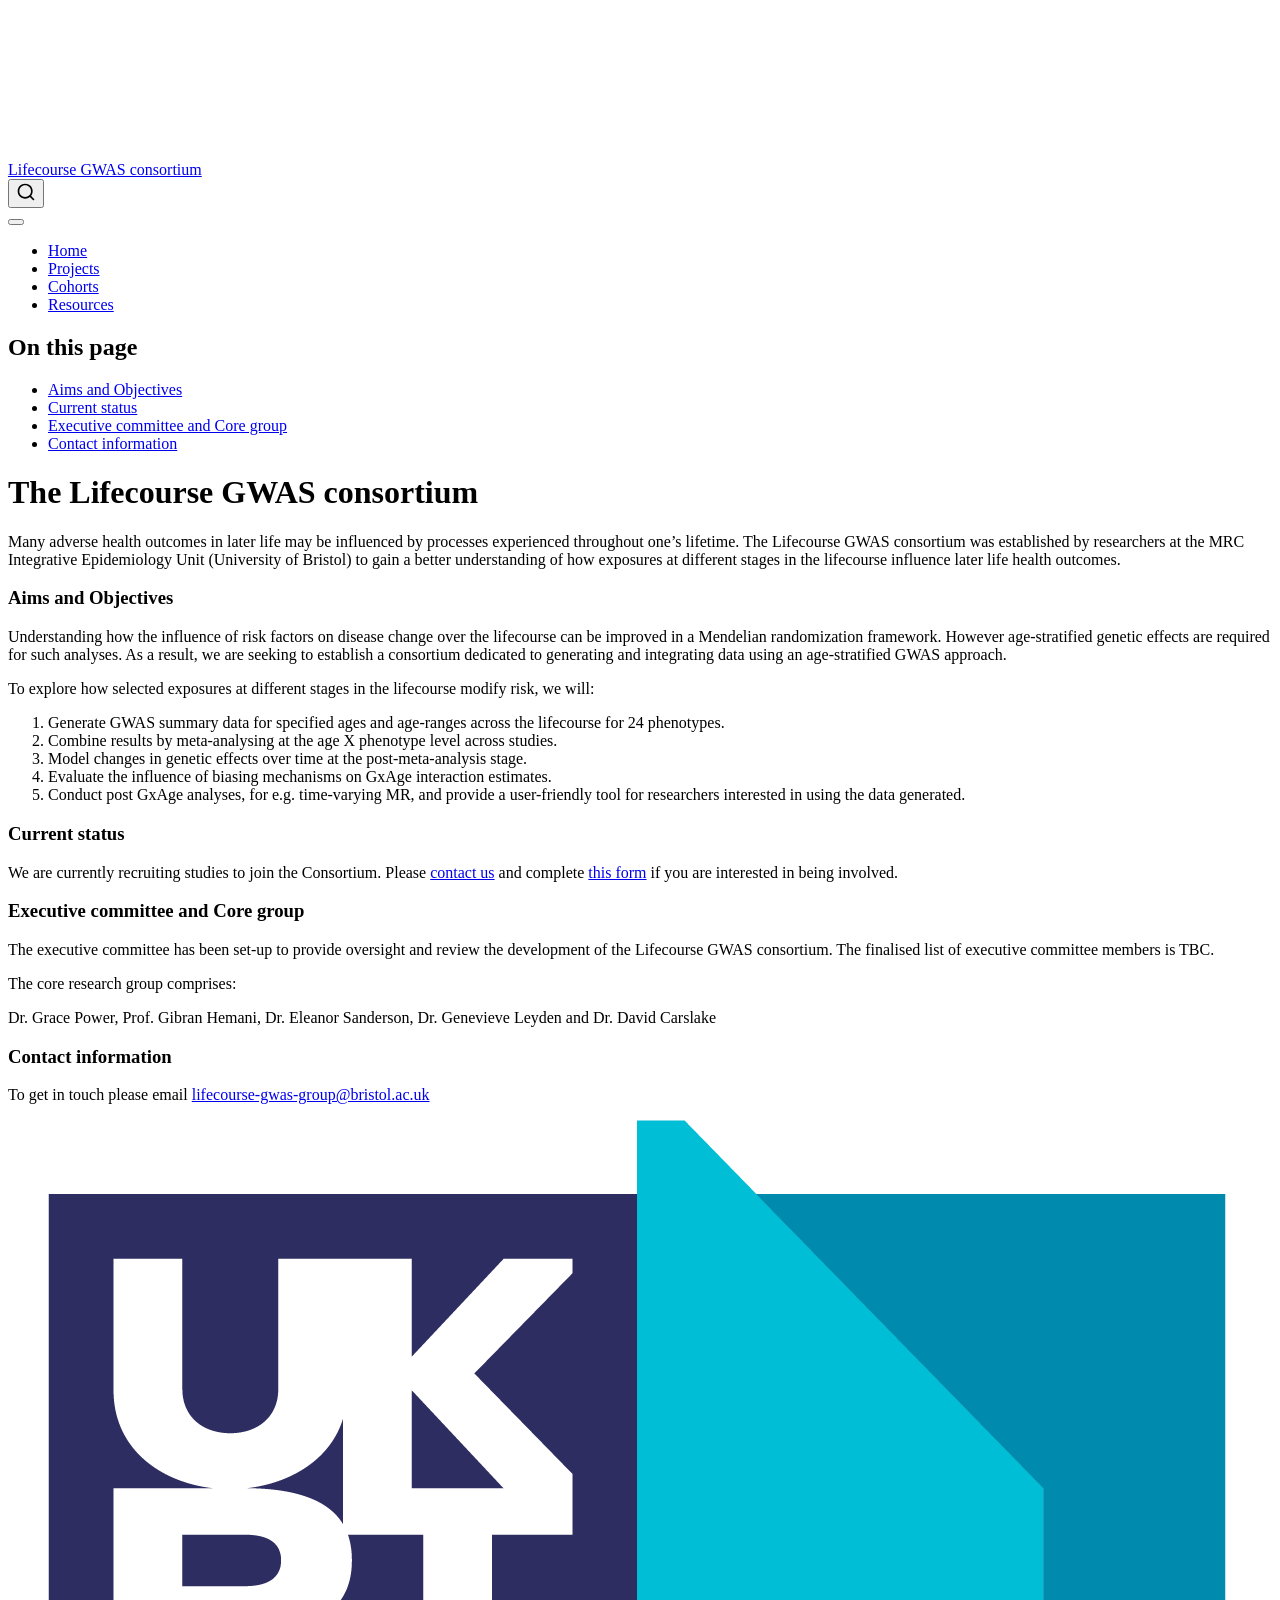
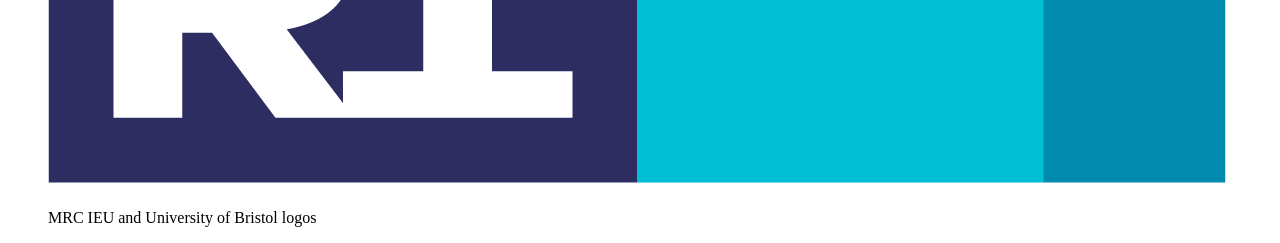
==== docs/index.html @ ebe16d65 "updated further prject  details to webpage" ====
<!DOCTYPE html>
<html xmlns="http://www.w3.org/1999/xhtml" lang="en" xml:lang="en"><head>

<meta charset="utf-8">
<meta name="generator" content="quarto-1.5.56">

<meta name="viewport" content="width=device-width, initial-scale=1.0, user-scalable=yes">


<title>The Lifecourse GWAS consortium – Lifecourse GWAS consortium</title>
<style>
code{white-space: pre-wrap;}
span.smallcaps{font-variant: small-caps;}
div.columns{display: flex; gap: min(4vw, 1.5em);}
div.column{flex: auto; overflow-x: auto;}
div.hanging-indent{margin-left: 1.5em; text-indent: -1.5em;}
ul.task-list{list-style: none;}
ul.task-list li input[type="checkbox"] {
  width: 0.8em;
  margin: 0 0.8em 0.2em -1em; /* quarto-specific, see https://github.com/quarto-dev/quarto-cli/issues/4556 */ 
  vertical-align: middle;
}
</style>


<script src="site_libs/quarto-nav/quarto-nav.js"></script>
<script src="site_libs/quarto-nav/headroom.min.js"></script>
<script src="site_libs/clipboard/clipboard.min.js"></script>
<script src="site_libs/quarto-search/autocomplete.umd.js"></script>
<script src="site_libs/quarto-search/fuse.min.js"></script>
<script src="site_libs/quarto-search/quarto-search.js"></script>
<meta name="quarto:offset" content="./">
<script src="site_libs/quarto-html/quarto.js"></script>
<script src="site_libs/quarto-html/popper.min.js"></script>
<script src="site_libs/quarto-html/tippy.umd.min.js"></script>
<script src="site_libs/quarto-html/anchor.min.js"></script>
<link href="site_libs/quarto-html/tippy.css" rel="stylesheet">
<link href="site_libs/quarto-html/quarto-syntax-highlighting.css" rel="stylesheet" id="quarto-text-highlighting-styles">
<script src="site_libs/bootstrap/bootstrap.min.js"></script>
<link href="site_libs/bootstrap/bootstrap-icons.css" rel="stylesheet">
<link href="site_libs/bootstrap/bootstrap.min.css" rel="stylesheet" id="quarto-bootstrap" data-mode="light">
<script id="quarto-search-options" type="application/json">{
  "location": "navbar",
  "copy-button": false,
  "collapse-after": 3,
  "panel-placement": "end",
  "type": "overlay",
  "limit": 50,
  "keyboard-shortcut": [
    "f",
    "/",
    "s"
  ],
  "show-item-context": false,
  "language": {
    "search-no-results-text": "No results",
    "search-matching-documents-text": "matching documents",
    "search-copy-link-title": "Copy link to search",
    "search-hide-matches-text": "Hide additional matches",
    "search-more-match-text": "more match in this document",
    "search-more-matches-text": "more matches in this document",
    "search-clear-button-title": "Clear",
    "search-text-placeholder": "",
    "search-detached-cancel-button-title": "Cancel",
    "search-submit-button-title": "Submit",
    "search-label": "Search"
  }
}</script>


<link rel="stylesheet" href="styles.css">
</head>

<body class="nav-fixed">

<div id="quarto-search-results"></div>
  <header id="quarto-header" class="headroom fixed-top">
    <nav class="navbar navbar-expand-lg " data-bs-theme="dark">
      <div class="navbar-container container-fluid">
      <div class="navbar-brand-container mx-auto">
    <a class="navbar-brand" href="./index.html">
    <span class="navbar-title">Lifecourse GWAS consortium</span>
    </a>
  </div>
            <div id="quarto-search" class="" title="Search"></div>
          <button class="navbar-toggler" type="button" data-bs-toggle="collapse" data-bs-target="#navbarCollapse" aria-controls="navbarCollapse" role="menu" aria-expanded="false" aria-label="Toggle navigation" onclick="if (window.quartoToggleHeadroom) { window.quartoToggleHeadroom(); }">
  <span class="navbar-toggler-icon"></span>
</button>
          <div class="collapse navbar-collapse" id="navbarCollapse">
            <ul class="navbar-nav navbar-nav-scroll me-auto">
  <li class="nav-item">
    <a class="nav-link active" href="./index.html" aria-current="page"> 
<span class="menu-text">Home</span></a>
  </li>  
  <li class="nav-item">
    <a class="nav-link" href="./projects.html"> 
<span class="menu-text">Projects</span></a>
  </li>  
  <li class="nav-item">
    <a class="nav-link" href="./cohorts.html"> 
<span class="menu-text">Cohorts</span></a>
  </li>  
  <li class="nav-item">
    <a class="nav-link" href="./resources.html"> 
<span class="menu-text">Resources</span></a>
  </li>  
</ul>
          </div> <!-- /navcollapse -->
            <div class="quarto-navbar-tools">
</div>
      </div> <!-- /container-fluid -->
    </nav>
</header>
<!-- content -->
<div id="quarto-content" class="quarto-container page-columns page-rows-contents page-layout-article page-navbar">
<!-- sidebar -->
<!-- margin-sidebar -->
    <div id="quarto-margin-sidebar" class="sidebar margin-sidebar">
        <nav id="TOC" role="doc-toc" class="toc-active">
    <h2 id="toc-title">On this page</h2>
   
  <ul>
  <li><a href="#aims-and-objectives" id="toc-aims-and-objectives" class="nav-link active" data-scroll-target="#aims-and-objectives">Aims and Objectives</a></li>
  <li><a href="#current-status" id="toc-current-status" class="nav-link" data-scroll-target="#current-status">Current status</a></li>
  <li><a href="#executive-committee-and-core-group" id="toc-executive-committee-and-core-group" class="nav-link" data-scroll-target="#executive-committee-and-core-group">Executive committee and Core group</a></li>
  <li><a href="#contact-information" id="toc-contact-information" class="nav-link" data-scroll-target="#contact-information">Contact information</a></li>
  </ul>
</nav>
    </div>
<!-- main -->
<main class="content" id="quarto-document-content">

<header id="title-block-header" class="quarto-title-block default">
<div class="quarto-title">
<h1 class="title">The Lifecourse GWAS consortium</h1>
</div>



<div class="quarto-title-meta">

    
  
    
  </div>
  


</header>


<p>Many adverse health outcomes in later life may be influenced by processes experienced throughout one’s lifetime. The Lifecourse GWAS consortium was established by researchers at the MRC Integrative Epidemiology Unit (University of Bristol) to gain a better understanding of how exposures at different stages in the lifecourse influence later life health outcomes.</p>
<section id="aims-and-objectives" class="level3">
<h3 class="anchored" data-anchor-id="aims-and-objectives">Aims and Objectives</h3>
<p>Understanding how the influence of risk factors on disease change over the lifecourse can be improved in a Mendelian randomization framework. However age-stratified genetic effects are required for such analyses. As a result, we are seeking to establish a consortium dedicated to generating and integrating data using an age-stratified GWAS approach.</p>
<p>To explore how selected exposures at different stages in the lifecourse modify risk, we will:</p>
<ol type="1">
<li>Generate GWAS summary data for specified ages and age-ranges across the lifecourse for 24 phenotypes.</li>
<li>Combine results by meta-analysing at the age X phenotype level across studies.</li>
<li>Model changes in genetic effects over time at the post-meta-analysis stage.</li>
<li>Evaluate the influence of biasing mechanisms on GxAge interaction estimates.</li>
<li>Conduct post GxAge analyses, for e.g.&nbsp;time-varying MR, and provide a user-friendly tool for researchers interested in using the data generated.</li>
</ol>
</section>
<section id="current-status" class="level3">
<h3 class="anchored" data-anchor-id="current-status">Current status</h3>
<p>We are currently recruiting studies to join the Consortium. Please <a href="mailto:lifecourse-gwas-group@bristol.ac.uk">contact us</a> and complete <a href="https://forms.office.com/Pages/ResponsePage.aspx?id=MH_ksn3NTkql2rGM8aQVG0U72k35TltGgATkuYTORv1UOFpZQVlHRDBHWUlVUFkzVjNZMjdBMTdMWS4u">this form</a> if you are interested in being involved.</p>
</section>
<section id="executive-committee-and-core-group" class="level3">
<h3 class="anchored" data-anchor-id="executive-committee-and-core-group">Executive committee and Core group</h3>
<p>The executive committee has been set-up to provide oversight and review the development of the Lifecourse GWAS consortium. The finalised list of executive committee members is TBC.</p>
<p>The core research group comprises:</p>
<p>Dr.&nbsp;Grace Power, Prof.&nbsp;Gibran Hemani, Dr.&nbsp;Eleanor Sanderson, Dr.&nbsp;Genevieve Leyden and Dr.&nbsp;David Carslake</p>
</section>
<section id="contact-information" class="level3">
<h3 class="anchored" data-anchor-id="contact-information">Contact information</h3>
<p>To get in touch please email <a href="mailto:lifecourse-gwas-group@bristol.ac.uk">lifecourse-gwas-group@bristol.ac.uk</a></p>
<div class="quarto-figure quarto-figure-center">
<figure class="figure">
<p><img src="images/mrcieu_bristol.png" class="img-fluid figure-img"></p>
<figcaption>MRC IEU and University of Bristol logos</figcaption>
</figure>
</div>


</section>

</main> <!-- /main -->
<script id="quarto-html-after-body" type="application/javascript">
window.document.addEventListener("DOMContentLoaded", function (event) {
  const toggleBodyColorMode = (bsSheetEl) => {
    const mode = bsSheetEl.getAttribute("data-mode");
    const bodyEl = window.document.querySelector("body");
    if (mode === "dark") {
      bodyEl.classList.add("quarto-dark");
      bodyEl.classList.remove("quarto-light");
    } else {
      bodyEl.classList.add("quarto-light");
      bodyEl.classList.remove("quarto-dark");
    }
  }
  const toggleBodyColorPrimary = () => {
    const bsSheetEl = window.document.querySelector("link#quarto-bootstrap");
    if (bsSheetEl) {
      toggleBodyColorMode(bsSheetEl);
    }
  }
  toggleBodyColorPrimary();  
  const icon = "";
  const anchorJS = new window.AnchorJS();
  anchorJS.options = {
    placement: 'right',
    icon: icon
  };
  anchorJS.add('.anchored');
  const isCodeAnnotation = (el) => {
    for (const clz of el.classList) {
      if (clz.startsWith('code-annotation-')) {                     
        return true;
      }
    }
    return false;
  }
  const onCopySuccess = function(e) {
    // button target
    const button = e.trigger;
    // don't keep focus
    button.blur();
    // flash "checked"
    button.classList.add('code-copy-button-checked');
    var currentTitle = button.getAttribute("title");
    button.setAttribute("title", "Copied!");
    let tooltip;
    if (window.bootstrap) {
      button.setAttribute("data-bs-toggle", "tooltip");
      button.setAttribute("data-bs-placement", "left");
      button.setAttribute("data-bs-title", "Copied!");
      tooltip = new bootstrap.Tooltip(button, 
        { trigger: "manual", 
          customClass: "code-copy-button-tooltip",
          offset: [0, -8]});
      tooltip.show();    
    }
    setTimeout(function() {
      if (tooltip) {
        tooltip.hide();
        button.removeAttribute("data-bs-title");
        button.removeAttribute("data-bs-toggle");
        button.removeAttribute("data-bs-placement");
      }
      button.setAttribute("title", currentTitle);
      button.classList.remove('code-copy-button-checked');
    }, 1000);
    // clear code selection
    e.clearSelection();
  }
  const getTextToCopy = function(trigger) {
      const codeEl = trigger.previousElementSibling.cloneNode(true);
      for (const childEl of codeEl.children) {
        if (isCodeAnnotation(childEl)) {
          childEl.remove();
        }
      }
      return codeEl.innerText;
  }
  const clipboard = new window.ClipboardJS('.code-copy-button:not([data-in-quarto-modal])', {
    text: getTextToCopy
  });
  clipboard.on('success', onCopySuccess);
  if (window.document.getElementById('quarto-embedded-source-code-modal')) {
    // For code content inside modals, clipBoardJS needs to be initialized with a container option
    // TODO: Check when it could be a function (https://github.com/zenorocha/clipboard.js/issues/860)
    const clipboardModal = new window.ClipboardJS('.code-copy-button[data-in-quarto-modal]', {
      text: getTextToCopy,
      container: window.document.getElementById('quarto-embedded-source-code-modal')
    });
    clipboardModal.on('success', onCopySuccess);
  }
    var localhostRegex = new RegExp(/^(?:http|https):\/\/localhost\:?[0-9]*\//);
    var mailtoRegex = new RegExp(/^mailto:/);
      var filterRegex = new RegExp('/' + window.location.host + '/');
    var isInternal = (href) => {
        return filterRegex.test(href) || localhostRegex.test(href) || mailtoRegex.test(href);
    }
    // Inspect non-navigation links and adorn them if external
 	var links = window.document.querySelectorAll('a[href]:not(.nav-link):not(.navbar-brand):not(.toc-action):not(.sidebar-link):not(.sidebar-item-toggle):not(.pagination-link):not(.no-external):not([aria-hidden]):not(.dropdown-item):not(.quarto-navigation-tool):not(.about-link)');
    for (var i=0; i<links.length; i++) {
      const link = links[i];
      if (!isInternal(link.href)) {
        // undo the damage that might have been done by quarto-nav.js in the case of
        // links that we want to consider external
        if (link.dataset.originalHref !== undefined) {
          link.href = link.dataset.originalHref;
        }
      }
    }
  function tippyHover(el, contentFn, onTriggerFn, onUntriggerFn) {
    const config = {
      allowHTML: true,
      maxWidth: 500,
      delay: 100,
      arrow: false,
      appendTo: function(el) {
          return el.parentElement;
      },
      interactive: true,
      interactiveBorder: 10,
      theme: 'quarto',
      placement: 'bottom-start',
    };
    if (contentFn) {
      config.content = contentFn;
    }
    if (onTriggerFn) {
      config.onTrigger = onTriggerFn;
    }
    if (onUntriggerFn) {
      config.onUntrigger = onUntriggerFn;
    }
    window.tippy(el, config); 
  }
  const noterefs = window.document.querySelectorAll('a[role="doc-noteref"]');
  for (var i=0; i<noterefs.length; i++) {
    const ref = noterefs[i];
    tippyHover(ref, function() {
      // use id or data attribute instead here
      let href = ref.getAttribute('data-footnote-href') || ref.getAttribute('href');
      try { href = new URL(href).hash; } catch {}
      const id = href.replace(/^#\/?/, "");
      const note = window.document.getElementById(id);
      if (note) {
        return note.innerHTML;
      } else {
        return "";
      }
    });
  }
  const xrefs = window.document.querySelectorAll('a.quarto-xref');
  const processXRef = (id, note) => {
    // Strip column container classes
    const stripColumnClz = (el) => {
      el.classList.remove("page-full", "page-columns");
      if (el.children) {
        for (const child of el.children) {
          stripColumnClz(child);
        }
      }
    }
    stripColumnClz(note)
    if (id === null || id.startsWith('sec-')) {
      // Special case sections, only their first couple elements
      const container = document.createElement("div");
      if (note.children && note.children.length > 2) {
        container.appendChild(note.children[0].cloneNode(true));
        for (let i = 1; i < note.children.length; i++) {
          const child = note.children[i];
          if (child.tagName === "P" && child.innerText === "") {
            continue;
          } else {
            container.appendChild(child.cloneNode(true));
            break;
          }
        }
        if (window.Quarto?.typesetMath) {
          window.Quarto.typesetMath(container);
        }
        return container.innerHTML
      } else {
        if (window.Quarto?.typesetMath) {
          window.Quarto.typesetMath(note);
        }
        return note.innerHTML;
      }
    } else {
      // Remove any anchor links if they are present
      const anchorLink = note.querySelector('a.anchorjs-link');
      if (anchorLink) {
        anchorLink.remove();
      }
      if (window.Quarto?.typesetMath) {
        window.Quarto.typesetMath(note);
      }
      // TODO in 1.5, we should make sure this works without a callout special case
      if (note.classList.contains("callout")) {
        return note.outerHTML;
      } else {
        return note.innerHTML;
      }
    }
  }
  for (var i=0; i<xrefs.length; i++) {
    const xref = xrefs[i];
    tippyHover(xref, undefined, function(instance) {
      instance.disable();
      let url = xref.getAttribute('href');
      let hash = undefined; 
      if (url.startsWith('#')) {
        hash = url;
      } else {
        try { hash = new URL(url).hash; } catch {}
      }
      if (hash) {
        const id = hash.replace(/^#\/?/, "");
        const note = window.document.getElementById(id);
        if (note !== null) {
          try {
            const html = processXRef(id, note.cloneNode(true));
            instance.setContent(html);
          } finally {
            instance.enable();
            instance.show();
          }
        } else {
          // See if we can fetch this
          fetch(url.split('#')[0])
          .then(res => res.text())
          .then(html => {
            const parser = new DOMParser();
            const htmlDoc = parser.parseFromString(html, "text/html");
            const note = htmlDoc.getElementById(id);
            if (note !== null) {
              const html = processXRef(id, note);
              instance.setContent(html);
            } 
          }).finally(() => {
            instance.enable();
            instance.show();
          });
        }
      } else {
        // See if we can fetch a full url (with no hash to target)
        // This is a special case and we should probably do some content thinning / targeting
        fetch(url)
        .then(res => res.text())
        .then(html => {
          const parser = new DOMParser();
          const htmlDoc = parser.parseFromString(html, "text/html");
          const note = htmlDoc.querySelector('main.content');
          if (note !== null) {
            // This should only happen for chapter cross references
            // (since there is no id in the URL)
            // remove the first header
            if (note.children.length > 0 && note.children[0].tagName === "HEADER") {
              note.children[0].remove();
            }
            const html = processXRef(null, note);
            instance.setContent(html);
          } 
        }).finally(() => {
          instance.enable();
          instance.show();
        });
      }
    }, function(instance) {
    });
  }
      let selectedAnnoteEl;
      const selectorForAnnotation = ( cell, annotation) => {
        let cellAttr = 'data-code-cell="' + cell + '"';
        let lineAttr = 'data-code-annotation="' +  annotation + '"';
        const selector = 'span[' + cellAttr + '][' + lineAttr + ']';
        return selector;
      }
      const selectCodeLines = (annoteEl) => {
        const doc = window.document;
        const targetCell = annoteEl.getAttribute("data-target-cell");
        const targetAnnotation = annoteEl.getAttribute("data-target-annotation");
        const annoteSpan = window.document.querySelector(selectorForAnnotation(targetCell, targetAnnotation));
        const lines = annoteSpan.getAttribute("data-code-lines").split(",");
        const lineIds = lines.map((line) => {
          return targetCell + "-" + line;
        })
        let top = null;
        let height = null;
        let parent = null;
        if (lineIds.length > 0) {
            //compute the position of the single el (top and bottom and make a div)
            const el = window.document.getElementById(lineIds[0]);
            top = el.offsetTop;
            height = el.offsetHeight;
            parent = el.parentElement.parentElement;
          if (lineIds.length > 1) {
            const lastEl = window.document.getElementById(lineIds[lineIds.length - 1]);
            const bottom = lastEl.offsetTop + lastEl.offsetHeight;
            height = bottom - top;
          }
          if (top !== null && height !== null && parent !== null) {
            // cook up a div (if necessary) and position it 
            let div = window.document.getElementById("code-annotation-line-highlight");
            if (div === null) {
              div = window.document.createElement("div");
              div.setAttribute("id", "code-annotation-line-highlight");
              div.style.position = 'absolute';
              parent.appendChild(div);
            }
            div.style.top = top - 2 + "px";
            div.style.height = height + 4 + "px";
            div.style.left = 0;
            let gutterDiv = window.document.getElementById("code-annotation-line-highlight-gutter");
            if (gutterDiv === null) {
              gutterDiv = window.document.createElement("div");
              gutterDiv.setAttribute("id", "code-annotation-line-highlight-gutter");
              gutterDiv.style.position = 'absolute';
              const codeCell = window.document.getElementById(targetCell);
              const gutter = codeCell.querySelector('.code-annotation-gutter');
              gutter.appendChild(gutterDiv);
            }
            gutterDiv.style.top = top - 2 + "px";
            gutterDiv.style.height = height + 4 + "px";
          }
          selectedAnnoteEl = annoteEl;
        }
      };
      const unselectCodeLines = () => {
        const elementsIds = ["code-annotation-line-highlight", "code-annotation-line-highlight-gutter"];
        elementsIds.forEach((elId) => {
          const div = window.document.getElementById(elId);
          if (div) {
            div.remove();
          }
        });
        selectedAnnoteEl = undefined;
      };
        // Handle positioning of the toggle
    window.addEventListener(
      "resize",
      throttle(() => {
        elRect = undefined;
        if (selectedAnnoteEl) {
          selectCodeLines(selectedAnnoteEl);
        }
      }, 10)
    );
    function throttle(fn, ms) {
    let throttle = false;
    let timer;
      return (...args) => {
        if(!throttle) { // first call gets through
            fn.apply(this, args);
            throttle = true;
        } else { // all the others get throttled
            if(timer) clearTimeout(timer); // cancel #2
            timer = setTimeout(() => {
              fn.apply(this, args);
              timer = throttle = false;
            }, ms);
        }
      };
    }
      // Attach click handler to the DT
      const annoteDls = window.document.querySelectorAll('dt[data-target-cell]');
      for (const annoteDlNode of annoteDls) {
        annoteDlNode.addEventListener('click', (event) => {
          const clickedEl = event.target;
          if (clickedEl !== selectedAnnoteEl) {
            unselectCodeLines();
            const activeEl = window.document.querySelector('dt[data-target-cell].code-annotation-active');
            if (activeEl) {
              activeEl.classList.remove('code-annotation-active');
            }
            selectCodeLines(clickedEl);
            clickedEl.classList.add('code-annotation-active');
          } else {
            // Unselect the line
            unselectCodeLines();
            clickedEl.classList.remove('code-annotation-active');
          }
        });
      }
  const findCites = (el) => {
    const parentEl = el.parentElement;
    if (parentEl) {
      const cites = parentEl.dataset.cites;
      if (cites) {
        return {
          el,
          cites: cites.split(' ')
        };
      } else {
        return findCites(el.parentElement)
      }
    } else {
      return undefined;
    }
  };
  var bibliorefs = window.document.querySelectorAll('a[role="doc-biblioref"]');
  for (var i=0; i<bibliorefs.length; i++) {
    const ref = bibliorefs[i];
    const citeInfo = findCites(ref);
    if (citeInfo) {
      tippyHover(citeInfo.el, function() {
        var popup = window.document.createElement('div');
        citeInfo.cites.forEach(function(cite) {
          var citeDiv = window.document.createElement('div');
          citeDiv.classList.add('hanging-indent');
          citeDiv.classList.add('csl-entry');
          var biblioDiv = window.document.getElementById('ref-' + cite);
          if (biblioDiv) {
            citeDiv.innerHTML = biblioDiv.innerHTML;
          }
          popup.appendChild(citeDiv);
        });
        return popup.innerHTML;
      });
    }
  }
});
</script>
</div> <!-- /content -->




</body></html>
---- docs/site_libs/quarto-html/tippy.css ----
.tippy-box[data-animation=fade][data-state=hidden]{opacity:0}[data-tippy-root]{max-width:calc(100vw - 10px)}.tippy-box{position:relative;background-color:#333;color:#fff;border-radius:4px;font-size:14px;line-height:1.4;white-space:normal;outline:0;transition-property:transform,visibility,opacity}.tippy-box[data-placement^=top]>.tippy-arrow{bottom:0}.tippy-box[data-placement^=top]>.tippy-arrow:before{bottom:-7px;left:0;border-width:8px 8px 0;border-top-color:initial;transform-origin:center top}.tippy-box[data-placement^=bottom]>.tippy-arrow{top:0}.tippy-box[data-placement^=bottom]>.tippy-arrow:before{top:-7px;left:0;border-width:0 8px 8px;border-bottom-color:initial;transform-origin:center bottom}.tippy-box[data-placement^=left]>.tippy-arrow{right:0}.tippy-box[data-placement^=left]>.tippy-arrow:before{border-width:8px 0 8px 8px;border-left-color:initial;right:-7px;transform-origin:center left}.tippy-box[data-placement^=right]>.tippy-arrow{left:0}.tippy-box[data-placement^=right]>.tippy-arrow:before{left:-7px;border-width:8px 8px 8px 0;border-right-color:initial;transform-origin:center right}.tippy-box[data-inertia][data-state=visible]{transition-timing-function:cubic-bezier(.54,1.5,.38,1.11)}.tippy-arrow{width:16px;height:16px;color:#333}.tippy-arrow:before{content:"";position:absolute;border-color:transparent;border-style:solid}.tippy-content{position:relative;padding:5px 9px;z-index:1}
---- docs/site_libs/quarto-html/quarto-syntax-highlighting.css ----
/* quarto syntax highlight colors */
:root {
  --quarto-hl-ot-color: #003B4F;
  --quarto-hl-at-color: #657422;
  --quarto-hl-ss-color: #20794D;
  --quarto-hl-an-color: #5E5E5E;
  --quarto-hl-fu-color: #4758AB;
  --quarto-hl-st-color: #20794D;
  --quarto-hl-cf-color: #003B4F;
  --quarto-hl-op-color: #5E5E5E;
  --quarto-hl-er-color: #AD0000;
  --quarto-hl-bn-color: #AD0000;
  --quarto-hl-al-color: #AD0000;
  --quarto-hl-va-color: #111111;
  --quarto-hl-bu-color: inherit;
  --quarto-hl-ex-color: inherit;
  --quarto-hl-pp-color: #AD0000;
  --quarto-hl-in-color: #5E5E5E;
  --quarto-hl-vs-color: #20794D;
  --quarto-hl-wa-color: #5E5E5E;
  --quarto-hl-do-color: #5E5E5E;
  --quarto-hl-im-color: #00769E;
  --quarto-hl-ch-color: #20794D;
  --quarto-hl-dt-color: #AD0000;
  --quarto-hl-fl-color: #AD0000;
  --quarto-hl-co-color: #5E5E5E;
  --quarto-hl-cv-color: #5E5E5E;
  --quarto-hl-cn-color: #8f5902;
  --quarto-hl-sc-color: #5E5E5E;
  --quarto-hl-dv-color: #AD0000;
  --quarto-hl-kw-color: #003B4F;
}

/* other quarto variables */
:root {
  --quarto-font-monospace: SFMono-Regular, Menlo, Monaco, Consolas, "Liberation Mono", "Courier New", monospace;
}

pre > code.sourceCode > span {
  color: #003B4F;
}

code span {
  color: #003B4F;
}

code.sourceCode > span {
  color: #003B4F;
}

div.sourceCode,
div.sourceCode pre.sourceCode {
  color: #003B4F;
}

code span.ot {
  color: #003B4F;
  font-style: inherit;
}

code span.at {
  color: #657422;
  font-style: inherit;
}

code span.ss {
  color: #20794D;
  font-style: inherit;
}

code span.an {
  color: #5E5E5E;
  font-style: inherit;
}

code span.fu {
  color: #4758AB;
  font-style: inherit;
}

code span.st {
  color: #20794D;
  font-style: inherit;
}

code span.cf {
  color: #003B4F;
  font-weight: bold;
  font-style: inherit;
}

code span.op {
  color: #5E5E5E;
  font-style: inherit;
}

code span.er {
  color: #AD0000;
  font-style: inherit;
}

code span.bn {
  color: #AD0000;
  font-style: inherit;
}

code span.al {
  color: #AD0000;
  font-style: inherit;
}

code span.va {
  color: #111111;
  font-style: inherit;
}

code span.bu {
  font-style: inherit;
}

code span.ex {
  font-style: inherit;
}

code span.pp {
  color: #AD0000;
  font-style: inherit;
}

code span.in {
  color: #5E5E5E;
  font-style: inherit;
}

code span.vs {
  color: #20794D;
  font-style: inherit;
}

code span.wa {
  color: #5E5E5E;
  font-style: italic;
}

code span.do {
  color: #5E5E5E;
  font-style: italic;
}

code span.im {
  color: #00769E;
  font-style: inherit;
}

code span.ch {
  color: #20794D;
  font-style: inherit;
}

code span.dt {
  color: #AD0000;
  font-style: inherit;
}

code span.fl {
  color: #AD0000;
  font-style: inherit;
}

code span.co {
  color: #5E5E5E;
  font-style: inherit;
}

code span.cv {
  color: #5E5E5E;
  font-style: italic;
}

code span.cn {
  color: #8f5902;
  font-style: inherit;
}

code span.sc {
  color: #5E5E5E;
  font-style: inherit;
}

code span.dv {
  color: #AD0000;
  font-style: inherit;
}

code span.kw {
  color: #003B4F;
  font-weight: bold;
  font-style: inherit;
}

.prevent-inlining {
  content: "</";
}

/*# sourceMappingURL=debc5d5d77c3f9108843748ff7464032.css.map */
---- docs/styles.css ----
/* css styles */
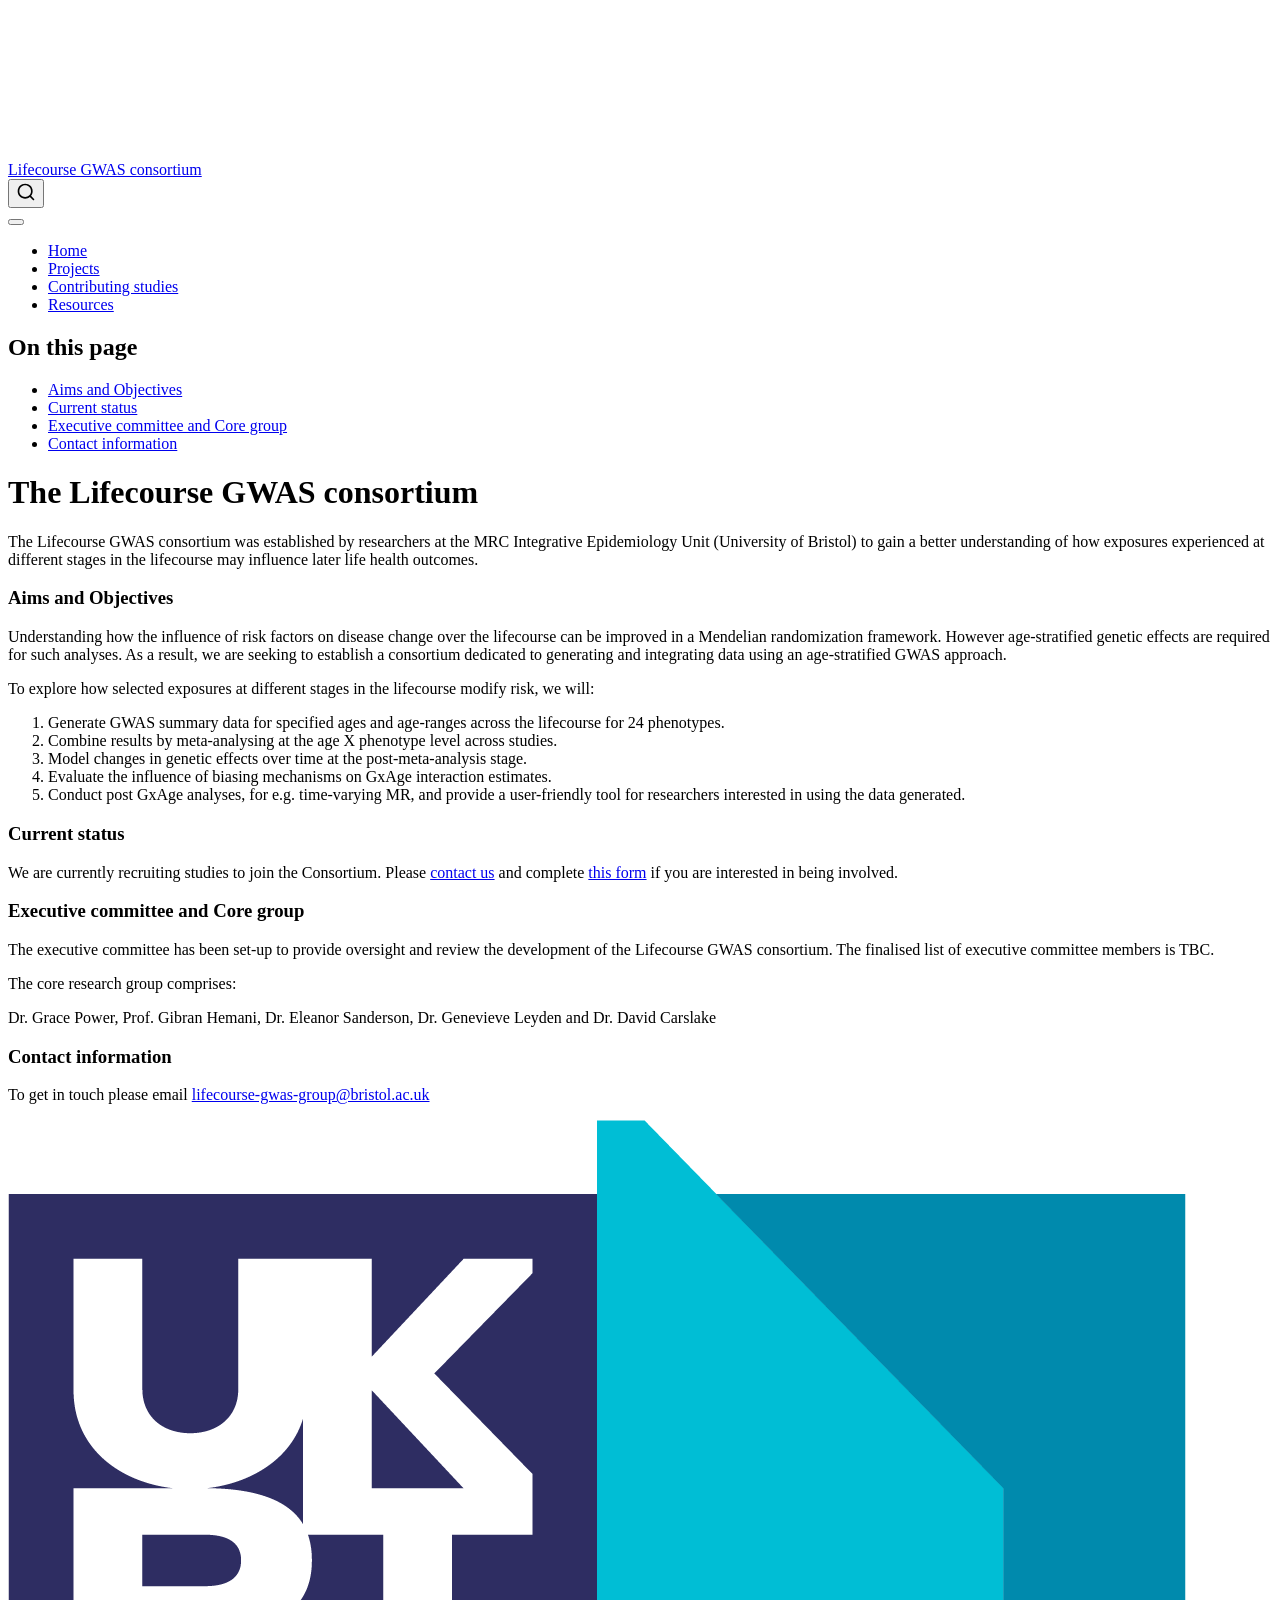
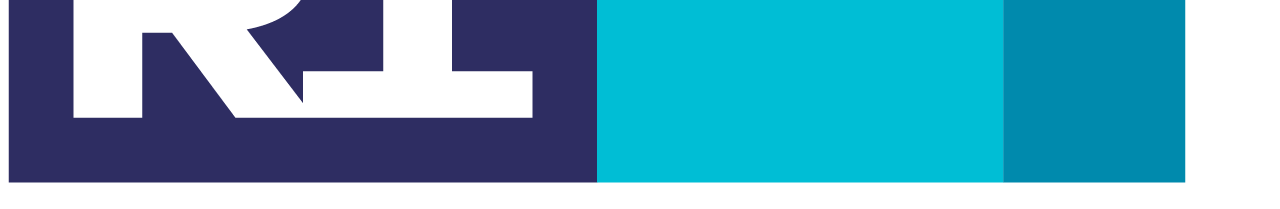
==== commit 7209b7bd: "added roadmap figure" ====
--- a/docs/index.html
+++ b/docs/index.html
@@ -98,7 +98,7 @@
   </li>  
   <li class="nav-item">
     <a class="nav-link" href="./cohorts.html"> 
-<span class="menu-text">Cohorts</span></a>
+<span class="menu-text">Contributing studies</span></a>
   </li>  
   <li class="nav-item">
     <a class="nav-link" href="./resources.html"> 
@@ -149,7 +149,7 @@
 </header>
 
 
-<p>Many adverse health outcomes in later life may be influenced by processes experienced throughout one’s lifetime. The Lifecourse GWAS consortium was established by researchers at the MRC Integrative Epidemiology Unit (University of Bristol) to gain a better understanding of how exposures at different stages in the lifecourse influence later life health outcomes.</p>
+<p>The Lifecourse GWAS consortium was established by researchers at the MRC Integrative Epidemiology Unit (University of Bristol) to gain a better understanding of how exposures experienced at different stages in the lifecourse may influence later life health outcomes.</p>
 <section id="aims-and-objectives" class="level3">
 <h3 class="anchored" data-anchor-id="aims-and-objectives">Aims and Objectives</h3>
 <p>Understanding how the influence of risk factors on disease change over the lifecourse can be improved in a Mendelian randomization framework. However age-stratified genetic effects are required for such analyses. As a result, we are seeking to establish a consortium dedicated to generating and integrating data using an age-stratified GWAS approach.</p>
@@ -175,12 +175,7 @@
 <section id="contact-information" class="level3">
 <h3 class="anchored" data-anchor-id="contact-information">Contact information</h3>
 <p>To get in touch please email <a href="mailto:lifecourse-gwas-group@bristol.ac.uk">lifecourse-gwas-group@bristol.ac.uk</a></p>
-<div class="quarto-figure quarto-figure-center">
-<figure class="figure">
-<p><img src="images/mrcieu_bristol.png" class="img-fluid figure-img"></p>
-<figcaption>MRC IEU and University of Bristol logos</figcaption>
-</figure>
-</div>
+<p><img src="images/mrcieu_bristol.png" class="img-fluid"></p>
 
 
 </section>
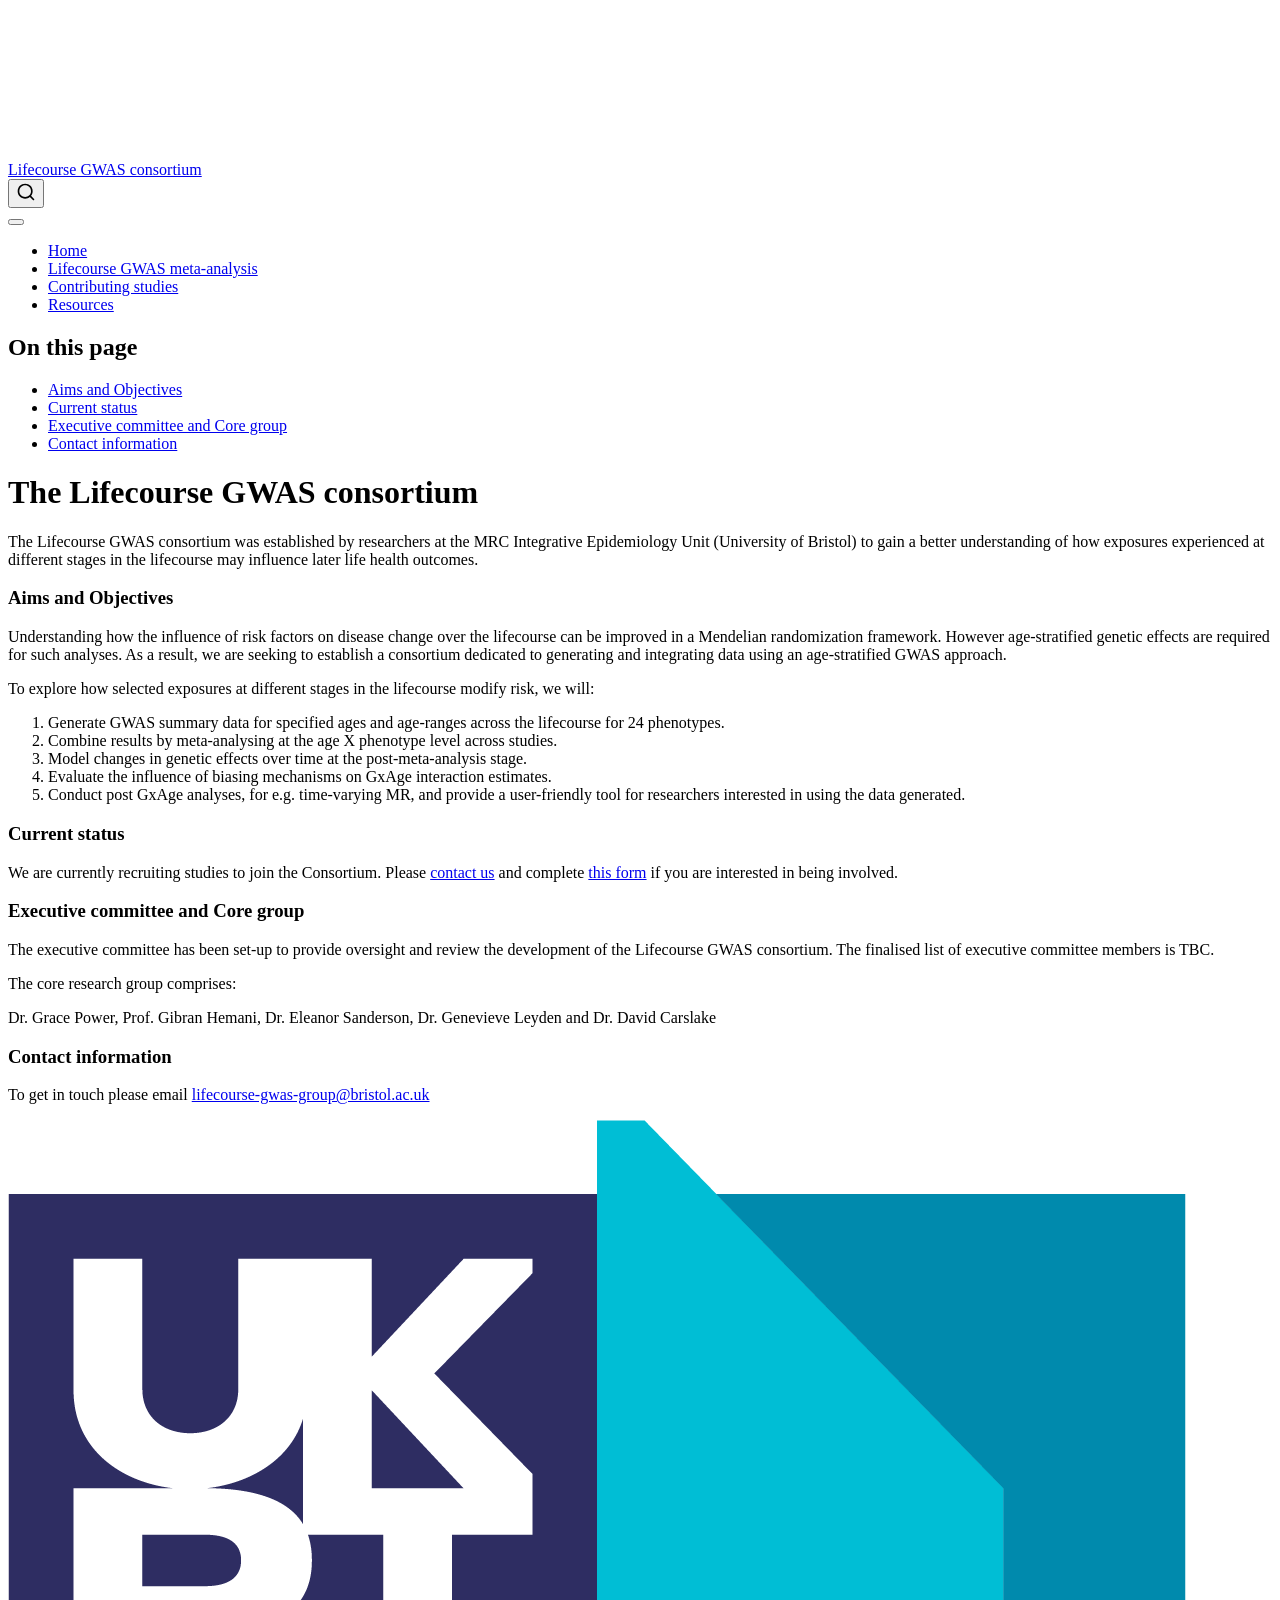
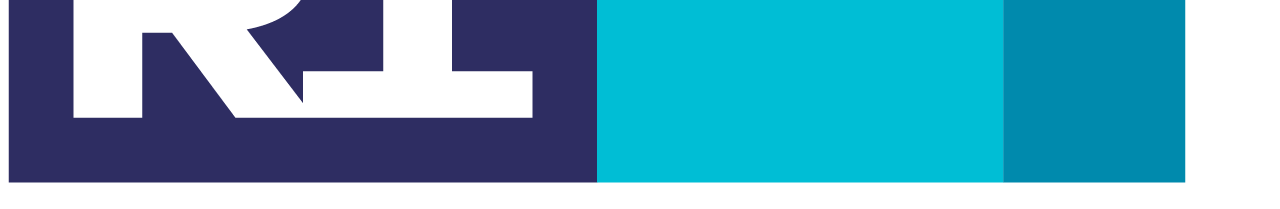
==== commit 3d0f9739: "redered new updates" ====
--- a/docs/index.html
+++ b/docs/index.html
@@ -94,7 +94,7 @@
   </li>  
   <li class="nav-item">
     <a class="nav-link" href="./projects.html"> 
-<span class="menu-text">Projects</span></a>
+<span class="menu-text">Lifecourse GWAS meta-analysis</span></a>
   </li>  
   <li class="nav-item">
     <a class="nav-link" href="./cohorts.html"> 
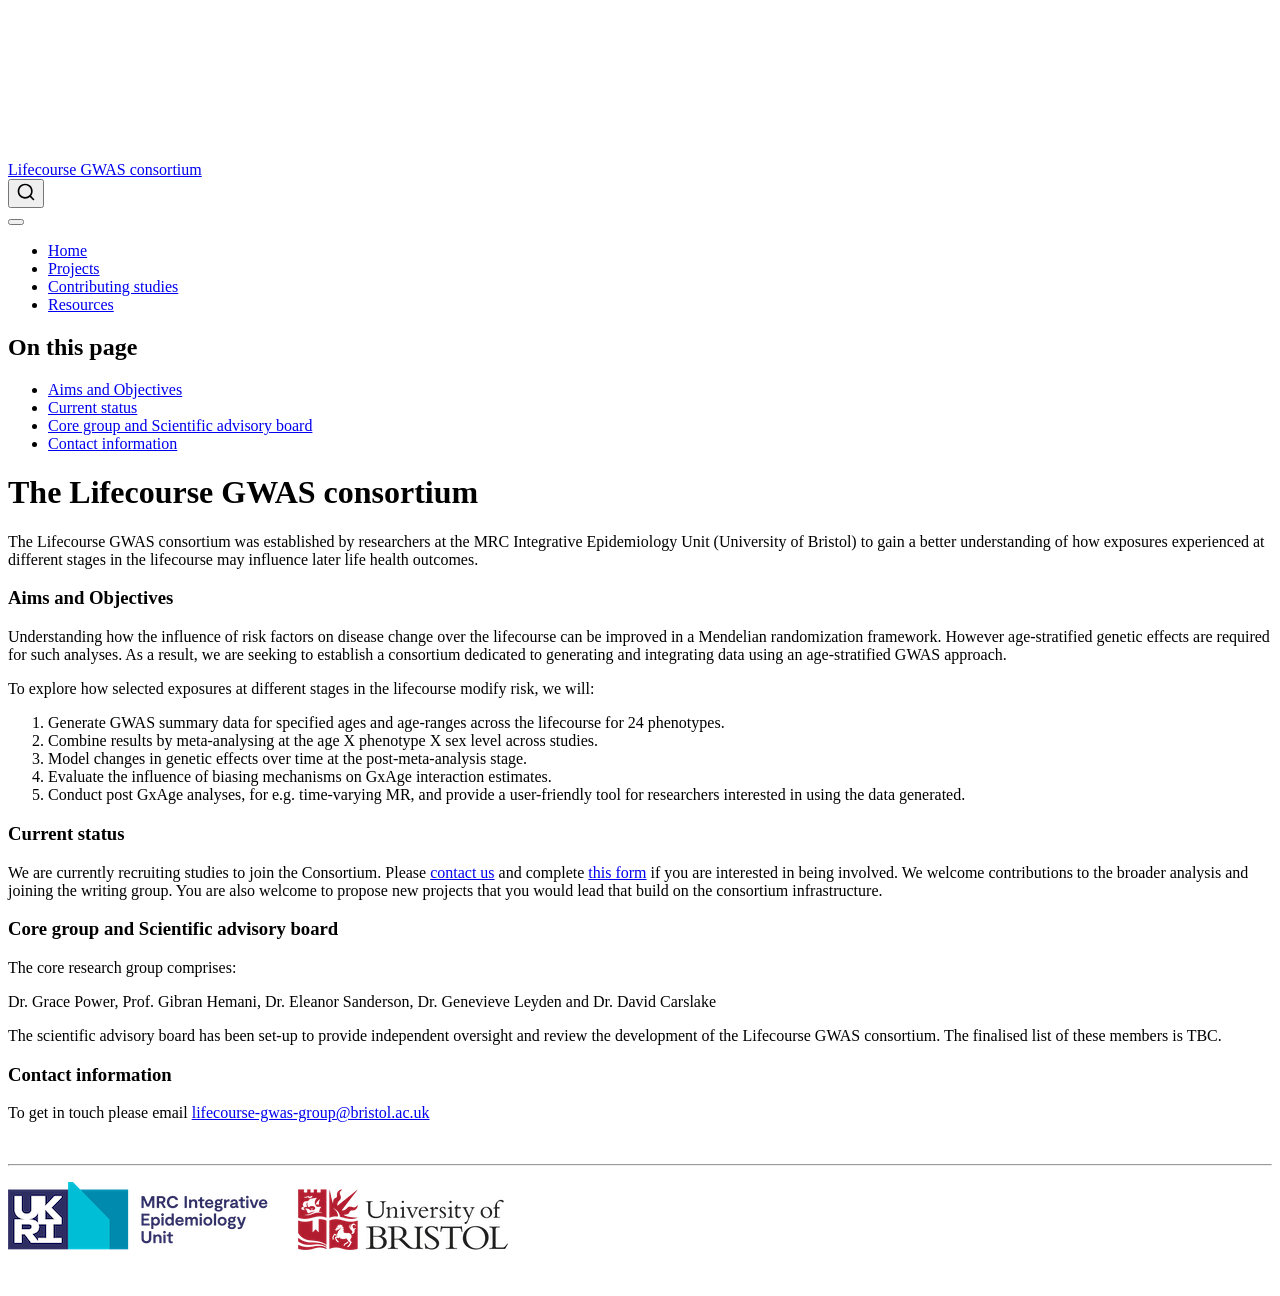
==== commit a4268888: "formatting updates" ====
--- a/docs/index.html
+++ b/docs/index.html
@@ -2,12 +2,12 @@
 <html xmlns="http://www.w3.org/1999/xhtml" lang="en" xml:lang="en"><head>
 
 <meta charset="utf-8">
-<meta name="generator" content="quarto-1.5.56">
+<meta name="generator" content="quarto-1.4.552">
 
 <meta name="viewport" content="width=device-width, initial-scale=1.0, user-scalable=yes">
 
 
-<title>The Lifecourse GWAS consortium – Lifecourse GWAS consortium</title>
+<title>Lifecourse GWAS consortium - The Lifecourse GWAS consortium</title>
 <style>
 code{white-space: pre-wrap;}
 span.smallcaps{font-variant: small-caps;}
@@ -83,7 +83,7 @@
     </a>
   </div>
             <div id="quarto-search" class="" title="Search"></div>
-          <button class="navbar-toggler" type="button" data-bs-toggle="collapse" data-bs-target="#navbarCollapse" aria-controls="navbarCollapse" role="menu" aria-expanded="false" aria-label="Toggle navigation" onclick="if (window.quartoToggleHeadroom) { window.quartoToggleHeadroom(); }">
+          <button class="navbar-toggler" type="button" data-bs-toggle="collapse" data-bs-target="#navbarCollapse" aria-controls="navbarCollapse" aria-expanded="false" aria-label="Toggle navigation" onclick="if (window.quartoToggleHeadroom) { window.quartoToggleHeadroom(); }">
   <span class="navbar-toggler-icon"></span>
 </button>
           <div class="collapse navbar-collapse" id="navbarCollapse">
@@ -94,7 +94,7 @@
   </li>  
   <li class="nav-item">
     <a class="nav-link" href="./projects.html"> 
-<span class="menu-text">Lifecourse GWAS meta-analysis</span></a>
+<span class="menu-text">Projects</span></a>
   </li>  
   <li class="nav-item">
     <a class="nav-link" href="./cohorts.html"> 
@@ -106,7 +106,7 @@
   </li>  
 </ul>
           </div> <!-- /navcollapse -->
-            <div class="quarto-navbar-tools">
+          <div class="quarto-navbar-tools">
 </div>
       </div> <!-- /container-fluid -->
     </nav>
@@ -122,7 +122,7 @@
   <ul>
   <li><a href="#aims-and-objectives" id="toc-aims-and-objectives" class="nav-link active" data-scroll-target="#aims-and-objectives">Aims and Objectives</a></li>
   <li><a href="#current-status" id="toc-current-status" class="nav-link" data-scroll-target="#current-status">Current status</a></li>
-  <li><a href="#executive-committee-and-core-group" id="toc-executive-committee-and-core-group" class="nav-link" data-scroll-target="#executive-committee-and-core-group">Executive committee and Core group</a></li>
+  <li><a href="#core-group-and-scientific-advisory-board" id="toc-core-group-and-scientific-advisory-board" class="nav-link" data-scroll-target="#core-group-and-scientific-advisory-board">Core group and Scientific advisory board</a></li>
   <li><a href="#contact-information" id="toc-contact-information" class="nav-link" data-scroll-target="#contact-information">Contact information</a></li>
   </ul>
 </nav>
@@ -156,7 +156,7 @@
 <p>To explore how selected exposures at different stages in the lifecourse modify risk, we will:</p>
 <ol type="1">
 <li>Generate GWAS summary data for specified ages and age-ranges across the lifecourse for 24 phenotypes.</li>
-<li>Combine results by meta-analysing at the age X phenotype level across studies.</li>
+<li>Combine results by meta-analysing at the age X phenotype X sex level across studies.</li>
 <li>Model changes in genetic effects over time at the post-meta-analysis stage.</li>
 <li>Evaluate the influence of biasing mechanisms on GxAge interaction estimates.</li>
 <li>Conduct post GxAge analyses, for e.g.&nbsp;time-varying MR, and provide a user-friendly tool for researchers interested in using the data generated.</li>
@@ -164,18 +164,17 @@
 </section>
 <section id="current-status" class="level3">
 <h3 class="anchored" data-anchor-id="current-status">Current status</h3>
-<p>We are currently recruiting studies to join the Consortium. Please <a href="mailto:lifecourse-gwas-group@bristol.ac.uk">contact us</a> and complete <a href="https://forms.office.com/Pages/ResponsePage.aspx?id=MH_ksn3NTkql2rGM8aQVG0U72k35TltGgATkuYTORv1UOFpZQVlHRDBHWUlVUFkzVjNZMjdBMTdMWS4u">this form</a> if you are interested in being involved.</p>
+<p>We are currently recruiting studies to join the Consortium. Please <a href="mailto:lifecourse-gwas-group@bristol.ac.uk">contact us</a> and complete <a href="https://forms.office.com/Pages/ResponsePage.aspx?id=MH_ksn3NTkql2rGM8aQVG0U72k35TltGgATkuYTORv1UOFpZQVlHRDBHWUlVUFkzVjNZMjdBMTdMWS4u">this form</a> if you are interested in being involved. We welcome contributions to the broader analysis and joining the writing group. You are also welcome to propose new projects that you would lead that build on the consortium infrastructure.</p>
 </section>
-<section id="executive-committee-and-core-group" class="level3">
-<h3 class="anchored" data-anchor-id="executive-committee-and-core-group">Executive committee and Core group</h3>
-<p>The executive committee has been set-up to provide oversight and review the development of the Lifecourse GWAS consortium. The finalised list of executive committee members is TBC.</p>
+<section id="core-group-and-scientific-advisory-board" class="level3">
+<h3 class="anchored" data-anchor-id="core-group-and-scientific-advisory-board">Core group and Scientific advisory board</h3>
 <p>The core research group comprises:</p>
 <p>Dr.&nbsp;Grace Power, Prof.&nbsp;Gibran Hemani, Dr.&nbsp;Eleanor Sanderson, Dr.&nbsp;Genevieve Leyden and Dr.&nbsp;David Carslake</p>
+<p>The scientific advisory board has been set-up to provide independent oversight and review the development of the Lifecourse GWAS consortium. The finalised list of these members is TBC.</p>
 </section>
 <section id="contact-information" class="level3">
 <h3 class="anchored" data-anchor-id="contact-information">Contact information</h3>
 <p>To get in touch please email <a href="mailto:lifecourse-gwas-group@bristol.ac.uk">lifecourse-gwas-group@bristol.ac.uk</a></p>
-<p><img src="images/mrcieu_bristol.png" class="img-fluid"></p>
 
 
 </section>
@@ -216,7 +215,18 @@
     }
     return false;
   }
-  const onCopySuccess = function(e) {
+  const clipboard = new window.ClipboardJS('.code-copy-button', {
+    text: function(trigger) {
+      const codeEl = trigger.previousElementSibling.cloneNode(true);
+      for (const childEl of codeEl.children) {
+        if (isCodeAnnotation(childEl)) {
+          childEl.remove();
+        }
+      }
+      return codeEl.innerText;
+    }
+  });
+  clipboard.on('success', function(e) {
     // button target
     const button = e.trigger;
     // don't keep focus
@@ -248,29 +258,7 @@
     }, 1000);
     // clear code selection
     e.clearSelection();
-  }
-  const getTextToCopy = function(trigger) {
-      const codeEl = trigger.previousElementSibling.cloneNode(true);
-      for (const childEl of codeEl.children) {
-        if (isCodeAnnotation(childEl)) {
-          childEl.remove();
-        }
-      }
-      return codeEl.innerText;
-  }
-  const clipboard = new window.ClipboardJS('.code-copy-button:not([data-in-quarto-modal])', {
-    text: getTextToCopy
   });
-  clipboard.on('success', onCopySuccess);
-  if (window.document.getElementById('quarto-embedded-source-code-modal')) {
-    // For code content inside modals, clipBoardJS needs to be initialized with a container option
-    // TODO: Check when it could be a function (https://github.com/zenorocha/clipboard.js/issues/860)
-    const clipboardModal = new window.ClipboardJS('.code-copy-button[data-in-quarto-modal]', {
-      text: getTextToCopy,
-      container: window.document.getElementById('quarto-embedded-source-code-modal')
-    });
-    clipboardModal.on('success', onCopySuccess);
-  }
     var localhostRegex = new RegExp(/^(?:http|https):\/\/localhost\:?[0-9]*\//);
     var mailtoRegex = new RegExp(/^mailto:/);
       var filterRegex = new RegExp('/' + window.location.host + '/');
@@ -278,7 +266,7 @@
         return filterRegex.test(href) || localhostRegex.test(href) || mailtoRegex.test(href);
     }
     // Inspect non-navigation links and adorn them if external
- 	var links = window.document.querySelectorAll('a[href]:not(.nav-link):not(.navbar-brand):not(.toc-action):not(.sidebar-link):not(.sidebar-item-toggle):not(.pagination-link):not(.no-external):not([aria-hidden]):not(.dropdown-item):not(.quarto-navigation-tool):not(.about-link)');
+ 	var links = window.document.querySelectorAll('a[href]:not(.nav-link):not(.navbar-brand):not(.toc-action):not(.sidebar-link):not(.sidebar-item-toggle):not(.pagination-link):not(.no-external):not([aria-hidden]):not(.dropdown-item):not(.quarto-navigation-tool)');
     for (var i=0; i<links.length; i++) {
       const link = links[i];
       if (!isInternal(link.href)) {
@@ -602,6 +590,20 @@
 });
 </script>
 </div> <!-- /content -->
+<footer class="footer">
+  <div class="nav-footer">
+    <div class="nav-footer-left">
+      &nbsp;
+    </div>   
+    <div class="nav-footer-center">
+<hr>
+<p><a href="https://www.bristol.ac.uk/ieu/" target="_blank"><img src="images/mrcieu_bristol.png"></a></p>
+</div>
+    <div class="nav-footer-right">
+      &nbsp;
+    </div>
+  </div>
+</footer>
 
 
 
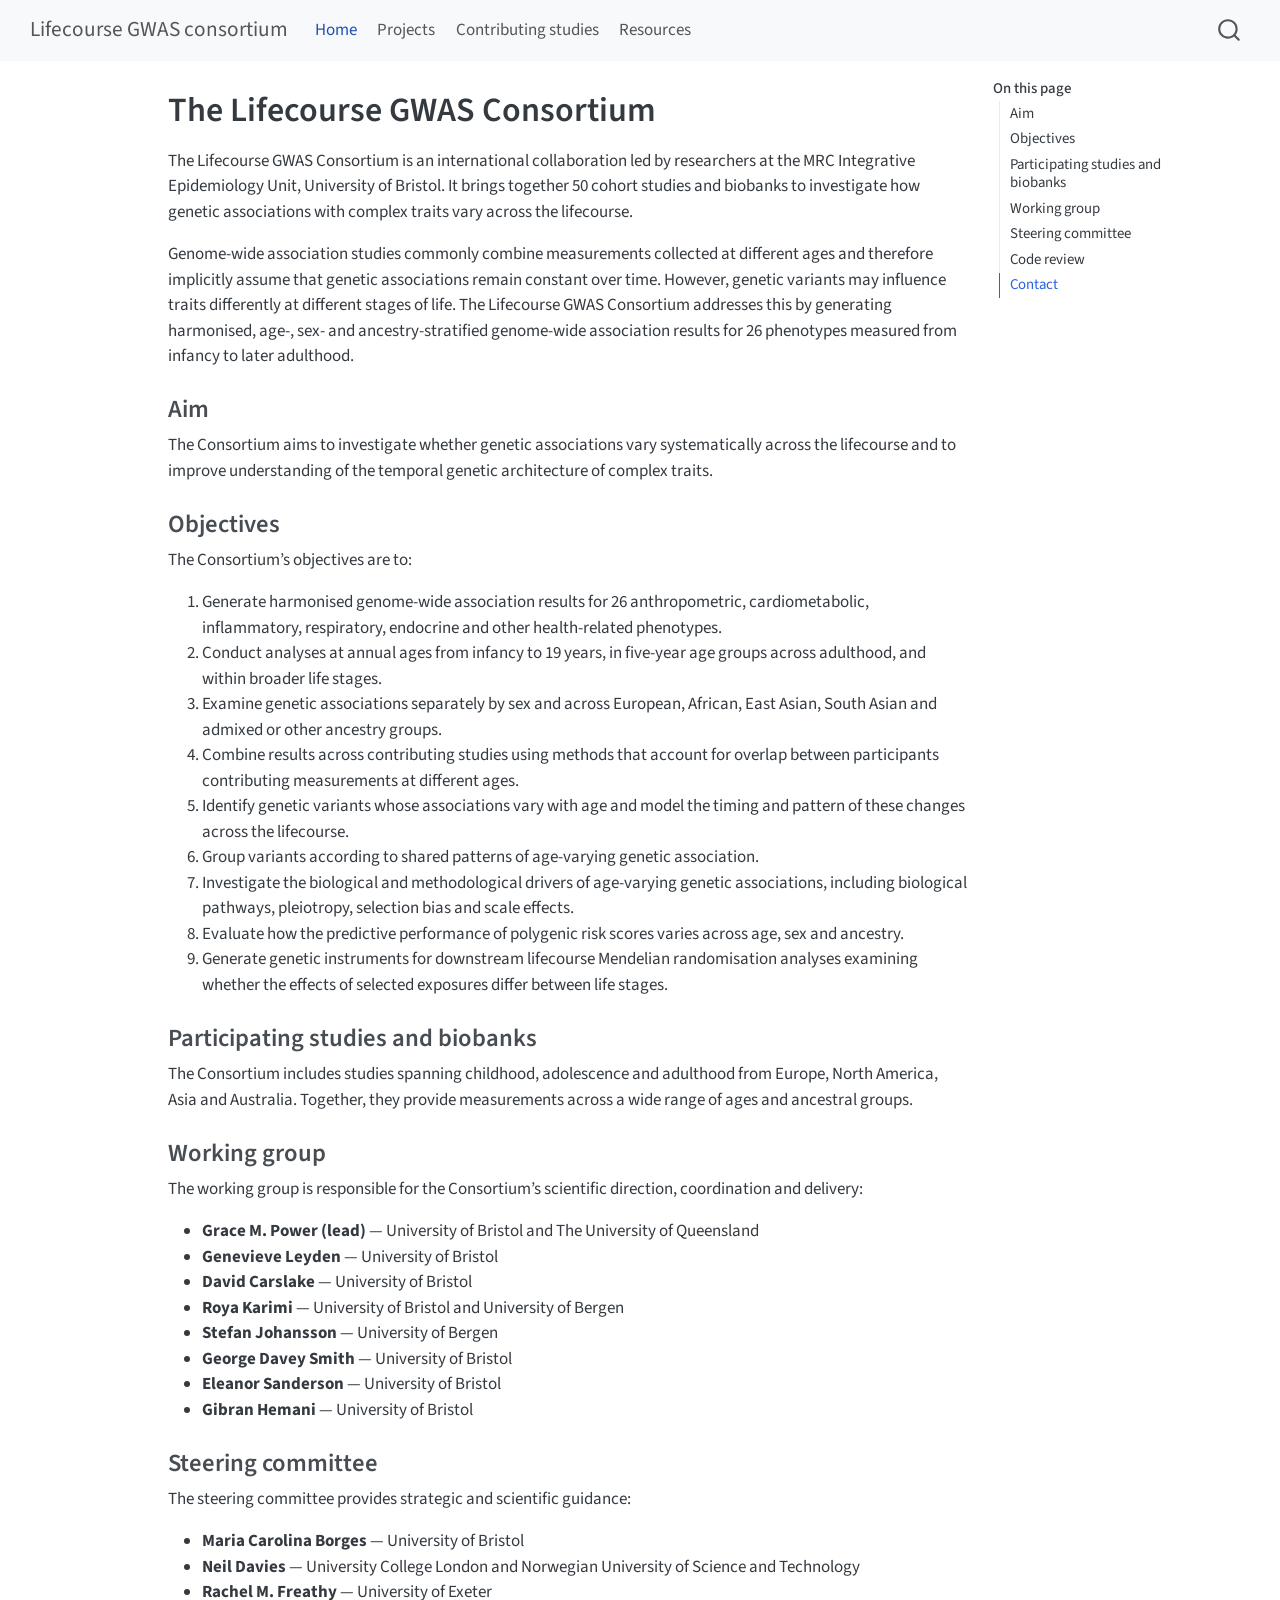
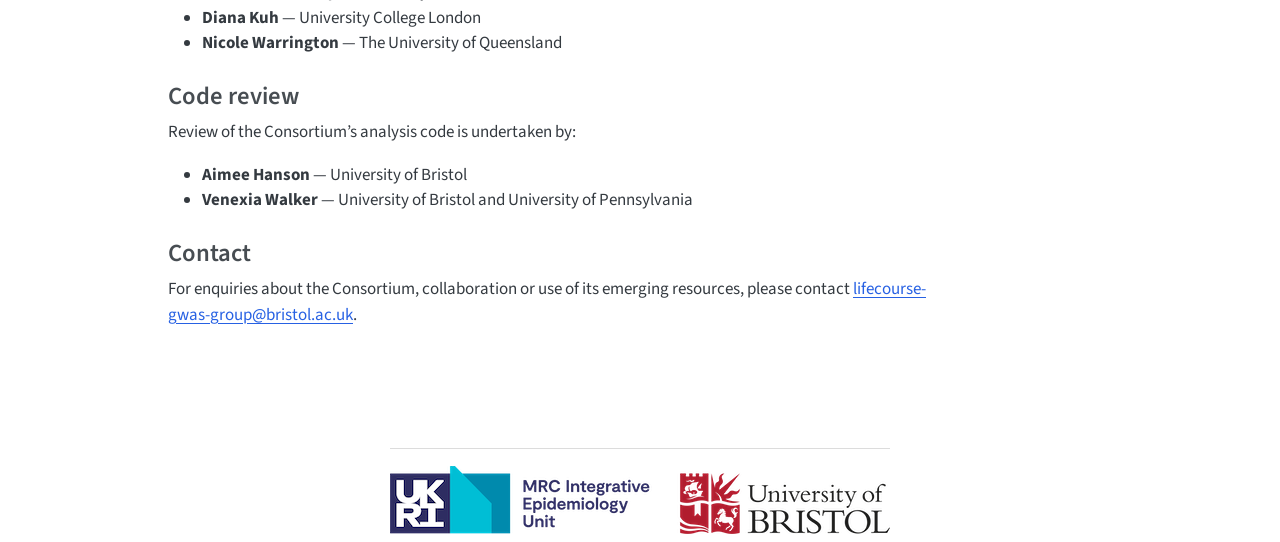
==== commit fb965fb3: "Render updated consortium website" ====
--- a/docs/index.html
+++ b/docs/index.html
@@ -2,12 +2,12 @@
 <html xmlns="http://www.w3.org/1999/xhtml" lang="en" xml:lang="en"><head>
 
 <meta charset="utf-8">
-<meta name="generator" content="quarto-1.4.552">
+<meta name="generator" content="quarto-1.5.56">
 
 <meta name="viewport" content="width=device-width, initial-scale=1.0, user-scalable=yes">
 
 
-<title>Lifecourse GWAS consortium - The Lifecourse GWAS consortium</title>
+<title>The Lifecourse GWAS Consortium – Lifecourse GWAS consortium</title>
 <style>
 code{white-space: pre-wrap;}
 span.smallcaps{font-variant: small-caps;}
@@ -83,7 +83,7 @@
     </a>
   </div>
             <div id="quarto-search" class="" title="Search"></div>
-          <button class="navbar-toggler" type="button" data-bs-toggle="collapse" data-bs-target="#navbarCollapse" aria-controls="navbarCollapse" aria-expanded="false" aria-label="Toggle navigation" onclick="if (window.quartoToggleHeadroom) { window.quartoToggleHeadroom(); }">
+          <button class="navbar-toggler" type="button" data-bs-toggle="collapse" data-bs-target="#navbarCollapse" aria-controls="navbarCollapse" role="menu" aria-expanded="false" aria-label="Toggle navigation" onclick="if (window.quartoToggleHeadroom) { window.quartoToggleHeadroom(); }">
   <span class="navbar-toggler-icon"></span>
 </button>
           <div class="collapse navbar-collapse" id="navbarCollapse">
@@ -106,7 +106,7 @@
   </li>  
 </ul>
           </div> <!-- /navcollapse -->
-          <div class="quarto-navbar-tools">
+            <div class="quarto-navbar-tools">
 </div>
       </div> <!-- /container-fluid -->
     </nav>
@@ -120,10 +120,13 @@
     <h2 id="toc-title">On this page</h2>
    
   <ul>
-  <li><a href="#aims-and-objectives" id="toc-aims-and-objectives" class="nav-link active" data-scroll-target="#aims-and-objectives">Aims and Objectives</a></li>
-  <li><a href="#current-status" id="toc-current-status" class="nav-link" data-scroll-target="#current-status">Current status</a></li>
-  <li><a href="#core-group-and-scientific-advisory-board" id="toc-core-group-and-scientific-advisory-board" class="nav-link" data-scroll-target="#core-group-and-scientific-advisory-board">Core group and Scientific advisory board</a></li>
-  <li><a href="#contact-information" id="toc-contact-information" class="nav-link" data-scroll-target="#contact-information">Contact information</a></li>
+  <li><a href="#aim" id="toc-aim" class="nav-link active" data-scroll-target="#aim">Aim</a></li>
+  <li><a href="#objectives" id="toc-objectives" class="nav-link" data-scroll-target="#objectives">Objectives</a></li>
+  <li><a href="#participating-studies-and-biobanks" id="toc-participating-studies-and-biobanks" class="nav-link" data-scroll-target="#participating-studies-and-biobanks">Participating studies and biobanks</a></li>
+  <li><a href="#working-group" id="toc-working-group" class="nav-link" data-scroll-target="#working-group">Working group</a></li>
+  <li><a href="#steering-committee" id="toc-steering-committee" class="nav-link" data-scroll-target="#steering-committee">Steering committee</a></li>
+  <li><a href="#code-review" id="toc-code-review" class="nav-link" data-scroll-target="#code-review">Code review</a></li>
+  <li><a href="#contact" id="toc-contact" class="nav-link" data-scroll-target="#contact">Contact</a></li>
   </ul>
 </nav>
     </div>
@@ -132,7 +135,7 @@
 
 <header id="title-block-header" class="quarto-title-block default">
 <div class="quarto-title">
-<h1 class="title">The Lifecourse GWAS consortium</h1>
+<h1 class="title">The Lifecourse GWAS Consortium</h1>
 </div>
 
 
@@ -149,32 +152,67 @@
 </header>
 
 
-<p>The Lifecourse GWAS consortium was established by researchers at the MRC Integrative Epidemiology Unit (University of Bristol) to gain a better understanding of how exposures experienced at different stages in the lifecourse may influence later life health outcomes.</p>
-<section id="aims-and-objectives" class="level3">
-<h3 class="anchored" data-anchor-id="aims-and-objectives">Aims and Objectives</h3>
-<p>Understanding how the influence of risk factors on disease change over the lifecourse can be improved in a Mendelian randomization framework. However age-stratified genetic effects are required for such analyses. As a result, we are seeking to establish a consortium dedicated to generating and integrating data using an age-stratified GWAS approach.</p>
-<p>To explore how selected exposures at different stages in the lifecourse modify risk, we will:</p>
+<p>The Lifecourse GWAS Consortium is an international collaboration led by researchers at the MRC Integrative Epidemiology Unit, University of Bristol. It brings together 50 cohort studies and biobanks to investigate how genetic associations with complex traits vary across the lifecourse.</p>
+<p>Genome-wide association studies commonly combine measurements collected at different ages and therefore implicitly assume that genetic associations remain constant over time. However, genetic variants may influence traits differently at different stages of life. The Lifecourse GWAS Consortium addresses this by generating harmonised, age-, sex- and ancestry-stratified genome-wide association results for 26 phenotypes measured from infancy to later adulthood.</p>
+<section id="aim" class="level3">
+<h3 class="anchored" data-anchor-id="aim">Aim</h3>
+<p>The Consortium aims to investigate whether genetic associations vary systematically across the lifecourse and to improve understanding of the temporal genetic architecture of complex traits.</p>
+</section>
+<section id="objectives" class="level3">
+<h3 class="anchored" data-anchor-id="objectives">Objectives</h3>
+<p>The Consortium’s objectives are to:</p>
 <ol type="1">
-<li>Generate GWAS summary data for specified ages and age-ranges across the lifecourse for 24 phenotypes.</li>
-<li>Combine results by meta-analysing at the age X phenotype X sex level across studies.</li>
-<li>Model changes in genetic effects over time at the post-meta-analysis stage.</li>
-<li>Evaluate the influence of biasing mechanisms on GxAge interaction estimates.</li>
-<li>Conduct post GxAge analyses, for e.g.&nbsp;time-varying MR, and provide a user-friendly tool for researchers interested in using the data generated.</li>
+<li>Generate harmonised genome-wide association results for 26 anthropometric, cardiometabolic, inflammatory, respiratory, endocrine and other health-related phenotypes.</li>
+<li>Conduct analyses at annual ages from infancy to 19 years, in five-year age groups across adulthood, and within broader life stages.</li>
+<li>Examine genetic associations separately by sex and across European, African, East Asian, South Asian and admixed or other ancestry groups.</li>
+<li>Combine results across contributing studies using methods that account for overlap between participants contributing measurements at different ages.</li>
+<li>Identify genetic variants whose associations vary with age and model the timing and pattern of these changes across the lifecourse.</li>
+<li>Group variants according to shared patterns of age-varying genetic association.</li>
+<li>Investigate the biological and methodological drivers of age-varying genetic associations, including biological pathways, pleiotropy, selection bias and scale effects.</li>
+<li>Evaluate how the predictive performance of polygenic risk scores varies across age, sex and ancestry.</li>
+<li>Generate genetic instruments for downstream lifecourse Mendelian randomisation analyses examining whether the effects of selected exposures differ between life stages.</li>
 </ol>
 </section>
-<section id="current-status" class="level3">
-<h3 class="anchored" data-anchor-id="current-status">Current status</h3>
-<p>We are currently recruiting studies to join the Consortium. Please <a href="mailto:lifecourse-gwas-group@bristol.ac.uk">contact us</a> and complete <a href="https://forms.office.com/Pages/ResponsePage.aspx?id=MH_ksn3NTkql2rGM8aQVG0U72k35TltGgATkuYTORv1UOFpZQVlHRDBHWUlVUFkzVjNZMjdBMTdMWS4u">this form</a> if you are interested in being involved. We welcome contributions to the broader analysis and joining the writing group. You are also welcome to propose new projects that you would lead that build on the consortium infrastructure.</p>
+<section id="participating-studies-and-biobanks" class="level3">
+<h3 class="anchored" data-anchor-id="participating-studies-and-biobanks">Participating studies and biobanks</h3>
+<p>The Consortium includes studies spanning childhood, adolescence and adulthood from Europe, North America, Asia and Australia. Together, they provide measurements across a wide range of ages and ancestral groups.</p>
 </section>
-<section id="core-group-and-scientific-advisory-board" class="level3">
-<h3 class="anchored" data-anchor-id="core-group-and-scientific-advisory-board">Core group and Scientific advisory board</h3>
-<p>The core research group comprises:</p>
-<p>Dr.&nbsp;Grace Power, Prof.&nbsp;Gibran Hemani, Dr.&nbsp;Eleanor Sanderson, Dr.&nbsp;Genevieve Leyden and Dr.&nbsp;David Carslake</p>
-<p>The scientific advisory board has been set-up to provide independent oversight and review the development of the Lifecourse GWAS consortium. The finalised list of these members is TBC.</p>
+<section id="working-group" class="level3">
+<h3 class="anchored" data-anchor-id="working-group">Working group</h3>
+<p>The working group is responsible for the Consortium’s scientific direction, coordination and delivery:</p>
+<ul>
+<li><strong>Grace M. Power (lead)</strong> — University of Bristol and The University of Queensland</li>
+<li><strong>Genevieve Leyden</strong> — University of Bristol</li>
+<li><strong>David Carslake</strong> — University of Bristol</li>
+<li><strong>Roya Karimi</strong> — University of Bristol and University of Bergen</li>
+<li><strong>Stefan Johansson</strong> — University of Bergen</li>
+<li><strong>George Davey Smith</strong> — University of Bristol</li>
+<li><strong>Eleanor Sanderson</strong> — University of Bristol</li>
+<li><strong>Gibran Hemani</strong> — University of Bristol</li>
+</ul>
 </section>
-<section id="contact-information" class="level3">
-<h3 class="anchored" data-anchor-id="contact-information">Contact information</h3>
-<p>To get in touch please email <a href="mailto:lifecourse-gwas-group@bristol.ac.uk">lifecourse-gwas-group@bristol.ac.uk</a></p>
+<section id="steering-committee" class="level3">
+<h3 class="anchored" data-anchor-id="steering-committee">Steering committee</h3>
+<p>The steering committee provides strategic and scientific guidance:</p>
+<ul>
+<li><strong>Maria Carolina Borges</strong> — University of Bristol</li>
+<li><strong>Neil Davies</strong> — University College London and Norwegian University of Science and Technology</li>
+<li><strong>Rachel M. Freathy</strong> — University of Exeter</li>
+<li><strong>Diana Kuh</strong> — University College London</li>
+<li><strong>Nicole Warrington</strong> — The University of Queensland</li>
+</ul>
+</section>
+<section id="code-review" class="level3">
+<h3 class="anchored" data-anchor-id="code-review">Code review</h3>
+<p>Review of the Consortium’s analysis code is undertaken by:</p>
+<ul>
+<li><strong>Aimee Hanson</strong> — University of Bristol</li>
+<li><strong>Venexia Walker</strong> — University of Bristol and University of Pennsylvania</li>
+</ul>
+</section>
+<section id="contact" class="level3">
+<h3 class="anchored" data-anchor-id="contact">Contact</h3>
+<p>For enquiries about the Consortium, collaboration or use of its emerging resources, please contact <a href="mailto:lifecourse-gwas-group@bristol.ac.uk">lifecourse-gwas-group@bristol.ac.uk</a>.</p>
 
 
 </section>
@@ -215,18 +253,7 @@
     }
     return false;
   }
-  const clipboard = new window.ClipboardJS('.code-copy-button', {
-    text: function(trigger) {
-      const codeEl = trigger.previousElementSibling.cloneNode(true);
-      for (const childEl of codeEl.children) {
-        if (isCodeAnnotation(childEl)) {
-          childEl.remove();
-        }
-      }
-      return codeEl.innerText;
-    }
-  });
-  clipboard.on('success', function(e) {
+  const onCopySuccess = function(e) {
     // button target
     const button = e.trigger;
     // don't keep focus
@@ -258,7 +285,29 @@
     }, 1000);
     // clear code selection
     e.clearSelection();
+  }
+  const getTextToCopy = function(trigger) {
+      const codeEl = trigger.previousElementSibling.cloneNode(true);
+      for (const childEl of codeEl.children) {
+        if (isCodeAnnotation(childEl)) {
+          childEl.remove();
+        }
+      }
+      return codeEl.innerText;
+  }
+  const clipboard = new window.ClipboardJS('.code-copy-button:not([data-in-quarto-modal])', {
+    text: getTextToCopy
   });
+  clipboard.on('success', onCopySuccess);
+  if (window.document.getElementById('quarto-embedded-source-code-modal')) {
+    // For code content inside modals, clipBoardJS needs to be initialized with a container option
+    // TODO: Check when it could be a function (https://github.com/zenorocha/clipboard.js/issues/860)
+    const clipboardModal = new window.ClipboardJS('.code-copy-button[data-in-quarto-modal]', {
+      text: getTextToCopy,
+      container: window.document.getElementById('quarto-embedded-source-code-modal')
+    });
+    clipboardModal.on('success', onCopySuccess);
+  }
     var localhostRegex = new RegExp(/^(?:http|https):\/\/localhost\:?[0-9]*\//);
     var mailtoRegex = new RegExp(/^mailto:/);
       var filterRegex = new RegExp('/' + window.location.host + '/');
@@ -266,7 +315,7 @@
         return filterRegex.test(href) || localhostRegex.test(href) || mailtoRegex.test(href);
     }
     // Inspect non-navigation links and adorn them if external
- 	var links = window.document.querySelectorAll('a[href]:not(.nav-link):not(.navbar-brand):not(.toc-action):not(.sidebar-link):not(.sidebar-item-toggle):not(.pagination-link):not(.no-external):not([aria-hidden]):not(.dropdown-item):not(.quarto-navigation-tool)');
+ 	var links = window.document.querySelectorAll('a[href]:not(.nav-link):not(.navbar-brand):not(.toc-action):not(.sidebar-link):not(.sidebar-item-toggle):not(.pagination-link):not(.no-external):not([aria-hidden]):not(.dropdown-item):not(.quarto-navigation-tool):not(.about-link)');
     for (var i=0; i<links.length; i++) {
       const link = links[i];
       if (!isInternal(link.href)) {
@@ -597,7 +646,7 @@
     </div>   
     <div class="nav-footer-center">
 <hr>
-<p><a href="https://www.bristol.ac.uk/ieu/" target="_blank"><img src="images/mrcieu_bristol.png"></a></p>
+<p><a href="https://www.bristol.ac.uk/ieu/" target="_blank"><img src="images/mrcieu_bristol.png" width="500"></a></p>
 </div>
     <div class="nav-footer-right">
       &nbsp;
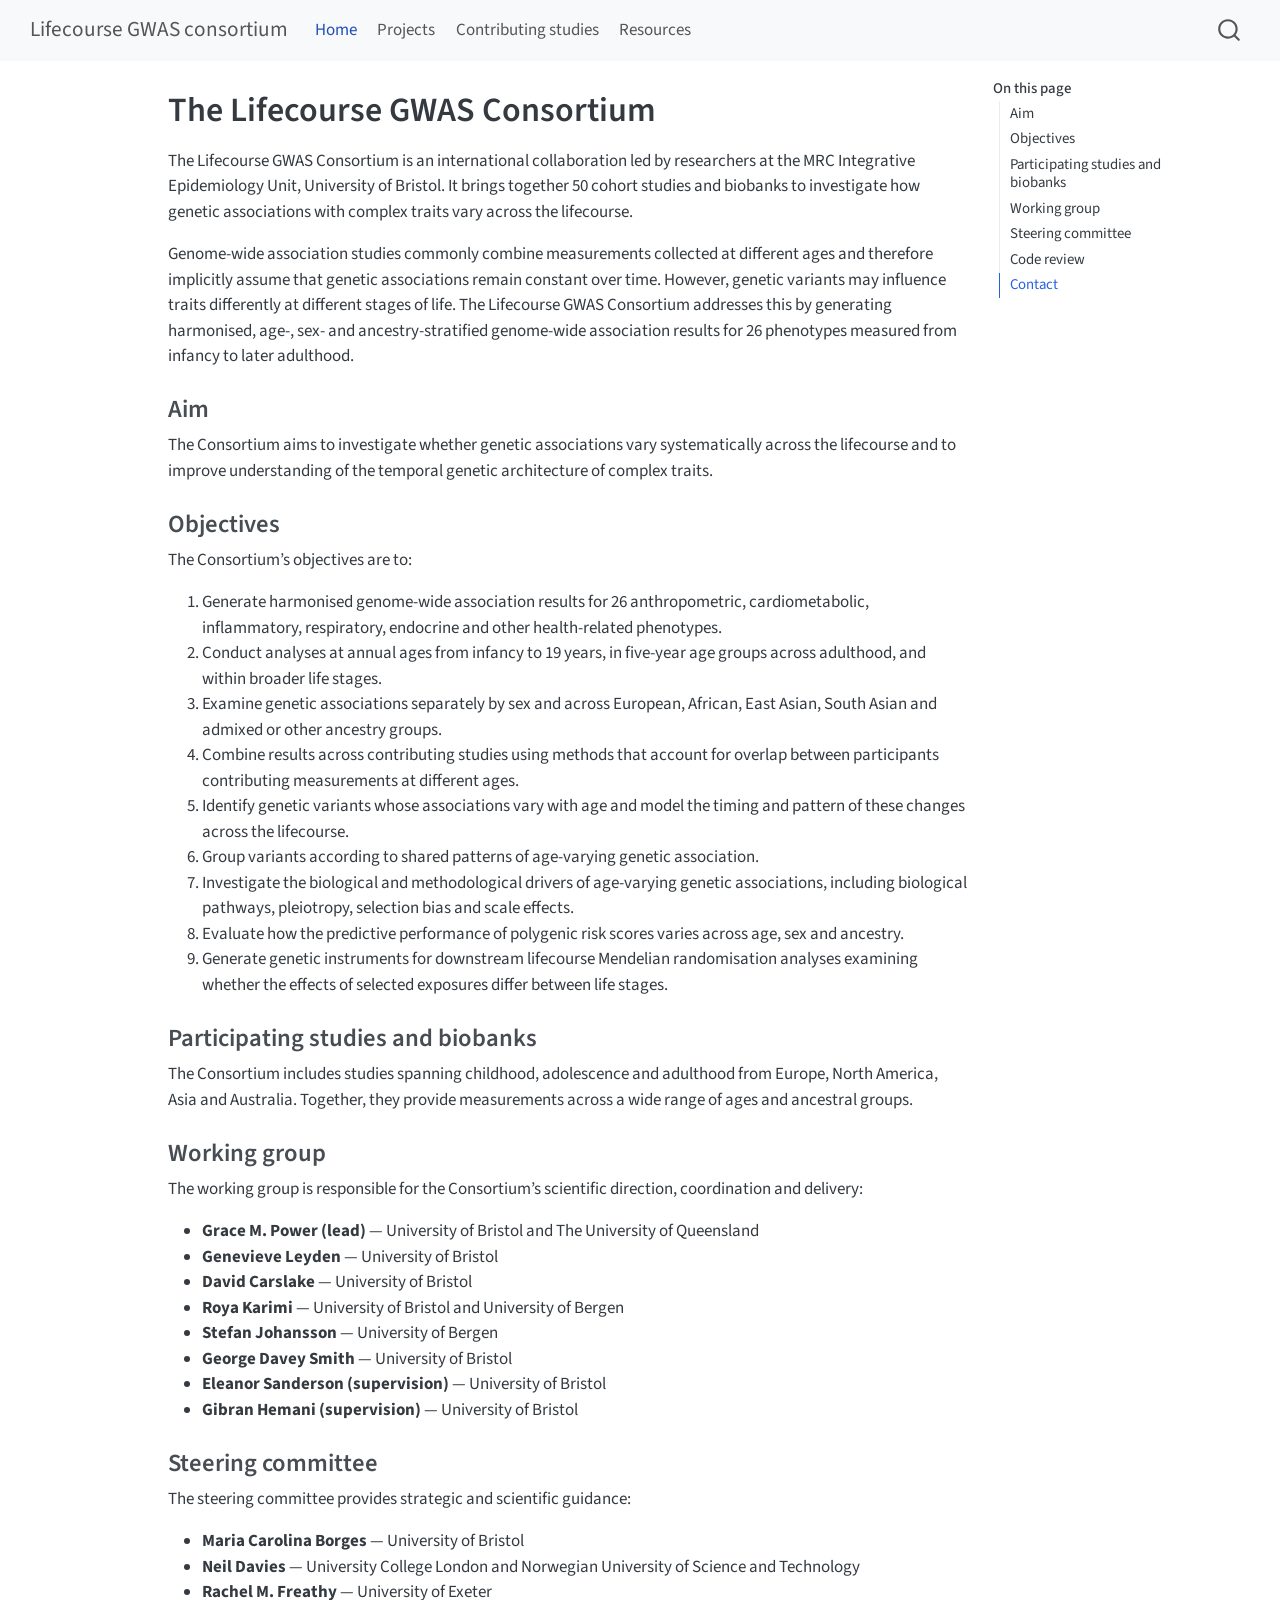
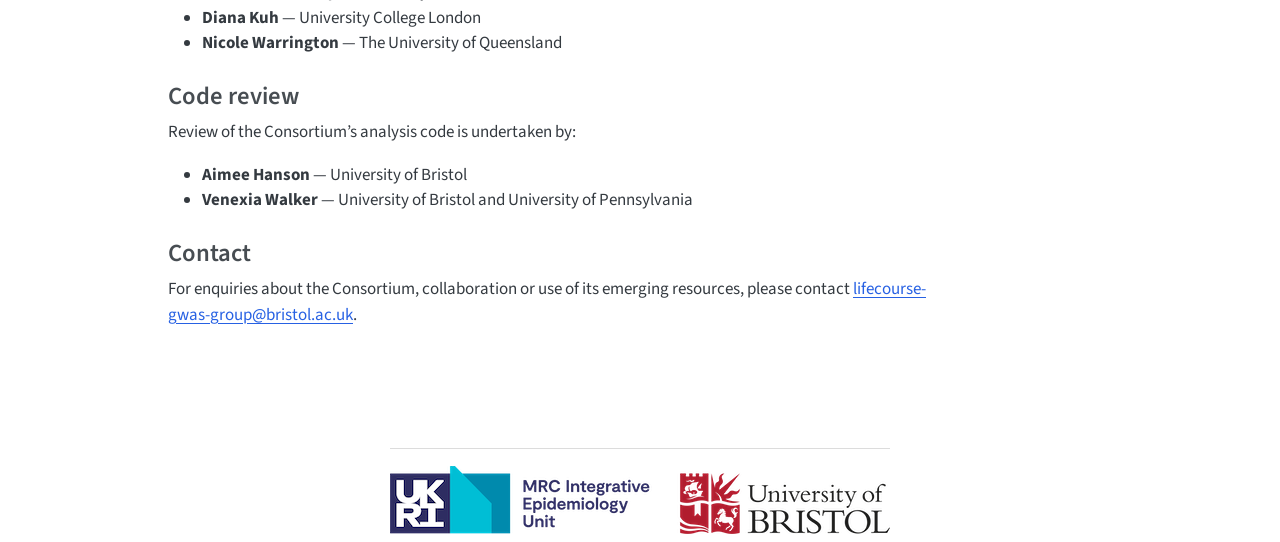
==== commit 5325030d: "Add supervision roles" ====
--- a/docs/index.html
+++ b/docs/index.html
@@ -187,8 +187,8 @@
 <li><strong>Roya Karimi</strong> — University of Bristol and University of Bergen</li>
 <li><strong>Stefan Johansson</strong> — University of Bergen</li>
 <li><strong>George Davey Smith</strong> — University of Bristol</li>
-<li><strong>Eleanor Sanderson</strong> — University of Bristol</li>
-<li><strong>Gibran Hemani</strong> — University of Bristol</li>
+<li><strong>Eleanor Sanderson (supervision)</strong> — University of Bristol</li>
+<li><strong>Gibran Hemani (supervision)</strong> — University of Bristol</li>
 </ul>
 </section>
 <section id="steering-committee" class="level3">
